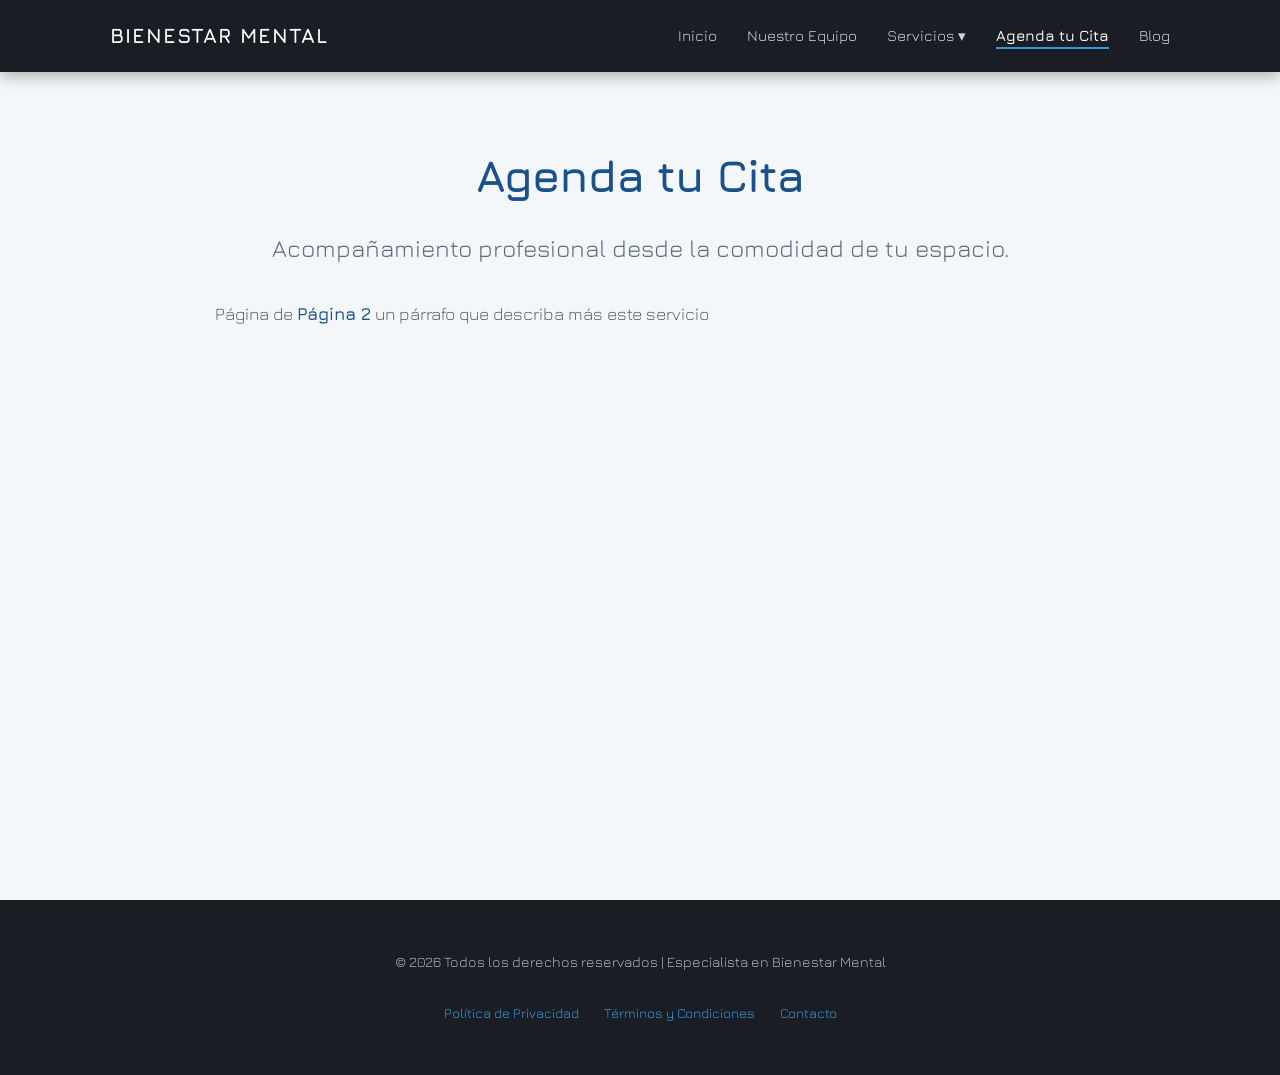
==== agenda.html @ c34a0691 "Actualización general del sitio: nuevas páginas y cambios en estilos" ====
<!DOCTYPE html>
<html lang="es">
<head>
    <meta charset="UTF-8">
    <meta name="viewport" content="width=device-width, initial-scale=1.0">
    <title>Agenda tu cita</title>
    <link rel="preconnect" href="https://fonts.googleapis.com">
    <link rel="preconnect" href="https://fonts.gstatic.com" crossorigin>
    <link href="https://fonts.googleapis.com/css2?family=Jura:wght@300..700&display=swap" rel="stylesheet">

    <link rel="stylesheet" href="css/styles.css">
</head>
<body>

    <header class="main-header">
        <nav class="nav-container">
            <div class="logo">
                <span>Bienestar Mental</span>
            </div>
                <ul class="nav-menu">
                    <li><a href="index.html" class="nav-link">Inicio</a></li>
                    <li><a href="equipo.html" class="nav-link">Nuestro Equipo</a></li>
                    
                    <li class="nav-item-dropdown">
                        <a href="servicios.html" class="nav-link">Servicios <span class="flecha">▾</span></a>
                        <ul class="submenu">
                            <li><a href="individual.html">Psicoterapia Individual</a></li>
                            <li><a href="estudiantes.html">Terapia para Estudiantes</a></li>
                            <li><a href="talleres.html">Talleres</a></li>
                        </ul>
                    </li>

                    <li><a href="agenda.html" class="nav-link active">Agenda tu Cita</a></li>
                    <li><a href="blog.html" class="nav-link">Blog</a></li>
                </ul>
        </nav>
    </header>

    <main>
        <section class="intro-section">
            <h1>Agenda tu Cita</h1>
            <h2>Acompañamiento profesional desde la comodidad de tu espacio.</h2>
            
            <p>
                Página de
                <strong>Página 2</strong> un párrafo que describa más este servicio
            </p>

    </main>
    <footer>
        <div class="footer-container">
            <div class="footer-info">
                <p>&copy; 2026 Todos los derechos reservados | Especialista en Bienestar Mental</p>
            </div>
            <nav class="footer-nav">
                <a href="politicas.html">Política de Privacidad</a>
                <a href="terminos.html">Términos y Condiciones</a>
                <a href="contacto.html">Contacto</a>
            </nav>
        </div>
    </footer>
    <script src="js/script.js"></script>
</body>
</html>
---- css/styles.css ----
/* =========================================
   1. VARIABLES Y CONFIGURACIÓN GENERAL
   ========================================= */
:root {
    /* Paleta de Colores - Salud Mental & Corporativo */
    --color-fondo: #f4f7f9;        /* Gris azulado muy claro */
    --color-oscuro: #1a1d23;       /* Fondo de Header/Footer (Charcoal) */
    --color-primario: #1a508b;     /* Azul profesional (Confianza) */
    --color-secundario: #3498db;   /* Azul claro para detalles y links */
    --color-texto-p: #4a4a4a;      /* Gris oscuro para párrafos */
    --color-texto-light: #cbd5e0;  /* Gris claro para textos sobre oscuro */
    --white: #ffffff;
    
    /* Fuentes */
    --font-main: "Jura", sans-serif;
}

* {
    margin: 0;
    padding: 0;
    box-sizing: border-box;
}

html {
    scroll-behavior: smooth;
}

body {
    font-family: var(--font-main);
    background-color: var(--color-fondo);
    color: var(--color-texto-p);
    line-height: 1.6;
    padding-top: 80px; /* Espacio para el header fijo */
}

/* =========================================
   2. NAVEGACIÓN (HEADER)
   ========================================= */
.main-header {
    background-color: var(--color-oscuro);
    width: 100%;
    padding: 1.2rem 0;
    position: fixed;
    top: 0;
    left: 0;
    z-index: 1000;
    box-shadow: 0 4px 15px rgba(0, 0, 0, 0.3);
    transition: all 0.3s ease;
}

.nav-container {
    max-width: 1100px;
    margin: 0 auto;
    display: flex;
    justify-content: space-between;
    align-items: center;
    padding: 0 20px;
}

.logo span {
    color: var(--white);
    font-size: 1.3rem;
    font-weight: 700;
    letter-spacing: 1px;
    text-transform: uppercase;
}

.nav-menu {
    list-style: none;
    display: flex;
    gap: 30px;
}

.nav-link {
    text-decoration: none;
    color: var(--color-texto-light);
    font-size: 0.95rem;
    font-weight: 400;
    transition: color 0.3s ease;
    position: relative;
    padding-bottom: 5px;
}

.nav-link:hover {
    color: var(--white);
}

/* Indicador de página activa y hover */
.nav-link::after {
    content: '';
    position: absolute;
    width: 0;
    height: 2px;
    bottom: 0;
    left: 0;
    background-color: var(--color-secundario);
    transition: width 0.3s ease;
}

.nav-link:hover::after, 
.nav-link.active::after {
    width: 100%;
}

.nav-link.active {
    color: var(--white);
    font-weight: 600;
}

/* =========================================
   2.1. SUBMENÚ (DROPDOWN) - INTEGRACIÓN
   ========================================= */

/* Contenedor del item que tiene el submenú */
.nav-item-dropdown {
    position: relative;
}

/* Estilos del submenú */
.submenu {
    display: none; /* Oculto por defecto */
    position: absolute;
    top: 100%; /* Aparece justo debajo del header */
    left: 50%;
    transform: translateX(-50%); /* Centra el menú respecto al texto padre */
    background-color: var(--color-oscuro); /* Mismo tono que el header */
    min-width: 240px;
    padding: 15px 0;
    list-style: none;
    box-shadow: 0 10px 25px rgba(0, 0, 0, 0.4);
    border-top: 3px solid var(--color-secundario); /* Línea de acento arriba */
    z-index: 1100;
}

/* Mostrar al hacer hover */
.nav-item-dropdown:hover .submenu {
    display: block;
}

/* Links dentro del submenú */
.submenu li a {
    display: block;
    padding: 12px 25px;
    color: var(--color-texto-light);
    text-decoration: none;
    font-size: 0.85rem;
    transition: all 0.3s ease;
    text-align: left;
    white-space: nowrap; /* Evita que el texto salte de línea */
}

/* Hover en los links del submenú */
.submenu li a:hover {
    background-color: rgba(255, 255, 255, 0.05);
    color: var(--white);
    padding-left: 30px; /* Efecto sutil de desplazamiento */
}

/* Ajuste para el responsive en celulares */
@media (max-width: 768px) {
    .nav-item-dropdown:hover .submenu {
        display: none; /* Desactivamos el hover en móvil para evitar conflictos */
    }
    
    /* Opcional: Si quieres que en móvil se vea siempre, 
       puedes cambiar .submenu a position: static */
    .submenu {
        position: static;
        transform: none;
        background: transparent;
        box-shadow: none;
        border: none;
        padding: 0;
        text-align: center;
    }
    
    .nav-item-dropdown .submenu {
        display: block; /* En móvil los mostramos todos en lista */
    }

    .submenu li a {
        text-align: center;
        padding: 8px 0;
        font-size: 0.8rem;
    }
}

/* =========================================
   3. ESTRUCTURA PRINCIPAL (MAIN)
   ========================================= */
main {
    max-width: 1000px;
    margin: 0 auto;
    padding: 60px 20px;
    min-height: 80vh;
}

/* Sección de introducción de texto */
.intro-section {
    text-align: center;
    margin-bottom: 60px;
}

main h1 {
    font-size: 2.8rem;
    font-weight: 700;
    color: var(--color-primario);
    margin-bottom: 20px;
    letter-spacing: -1px;
}

main h2 {
    font-size: 1.5rem;
    font-weight: 400;
    color: #5d6d7e;
    margin-bottom: 35px;
    line-height: 1.4;
}

main p {
    font-size: 1.1rem;
    font-weight: 300;
    color: var(--color-texto-p);
    margin-bottom: 25px;
    text-align: justify;
    max-width: 850px;
    margin-left: auto;
    margin-right: auto;
}

main p strong {
    font-weight: 600;
    color: var(--color-primario);
}

/* Contenedor de Calendly */
#calendly-booking {
    margin-top: 50px;
    background: var(--white);
    border-radius: 15px;
    box-shadow: 0 10px 40px rgba(0,0,0,0.06);
    overflow: hidden;
    min-height: 600px; /* Evita saltos de carga */
}

/* =========================================
   4. PIE DE PÁGINA (FOOTER)
   ========================================= */
footer {
    background-color: var(--color-oscuro);
    color: var(--color-texto-light);
    padding: 50px 20px;
    margin-top: 100px;
}

.footer-container {
    max-width: 1100px;
    margin: 0 auto;
    display: flex;
    flex-direction: column;
    align-items: center;
    gap: 30px;
    text-align: center;
}

.footer-info p {
    font-size: 0.9rem;
    font-weight: 300;
}

.footer-nav {
    display: flex;
    gap: 25px;
    flex-wrap: wrap;
    justify-content: center;
}

.footer-nav a {
    text-decoration: none;
    color: var(--color-secundario);
    font-size: 0.85rem;
    transition: all 0.3s ease;
}

.footer-nav a:hover {
    color: var(--white);
    text-decoration: underline;
}

/* =========================================
   5. OPTIMIZACIÓN MÓVIL (RESPONSIVE)
   ========================================= */

/* Tabletas (menor a 992px) */
@media (max-width: 992px) {
    main h1 {
        font-size: 2.3rem;
    }
}

/* Celulares (menor a 768px) */
@media (max-width: 768px) {
    body {
        padding-top: 70px;
    }

    .nav-container {
        flex-direction: column;
        gap: 15px;
    }

    .nav-menu {
        gap: 15px;
        font-size: 0.85rem;
    }

    main {
        padding: 40px 15px;
    }

    main h1 {
        font-size: 1.8rem;
    }

    main h2 {
        font-size: 1.2rem;
    }

    main p {
        font-size: 1rem;
        text-align: left; /* Mejor lectura en pantallas pequeñas */
    }

    .footer-container {
        gap: 20px;
    }
}

/* Celulares muy pequeños (menor a 480px) */
@media (max-width: 480px) {
    .nav-menu {
        flex-wrap: wrap;
        justify-content: center;
    }
    
    .footer-nav {
        flex-direction: column;
        gap: 10px;
    }
}



/* Estilos para el efecto Parallax */
.parallax-container {
    /* La ruta que solicitaste */
    background-image: url('/home/impy/Escritorio/plataforma/sitios/calendarizacion/images/imagenh1.png');
    
    /* Altura del banner */
    height: 400px; 
    
    /* CREA EL EFECTO PARALLAX */
    background-attachment: fixed;
    background-position: center;
    background-repeat: no-repeat;
    background-size: cover;
    
    /* Estética de la marca (Muted & Soft) */
    margin: 40px 0;
    border-radius: 8px; /* Opcional: para suavizar las esquinas */
    filter: brightness(0.9) contrast(0.9) saturate(0.8);
    box-shadow: inset 0 0 20px rgba(0,0,0,0.1);
}

/* Ajuste para móviles (El efecto 'fixed' suele fallar en iOS/Android) */
@media (max-width: 768px) {
    .parallax-container {
        background-attachment: scroll; /* Se comporta como imagen normal en móvil */
        height: 250px;
    }
}
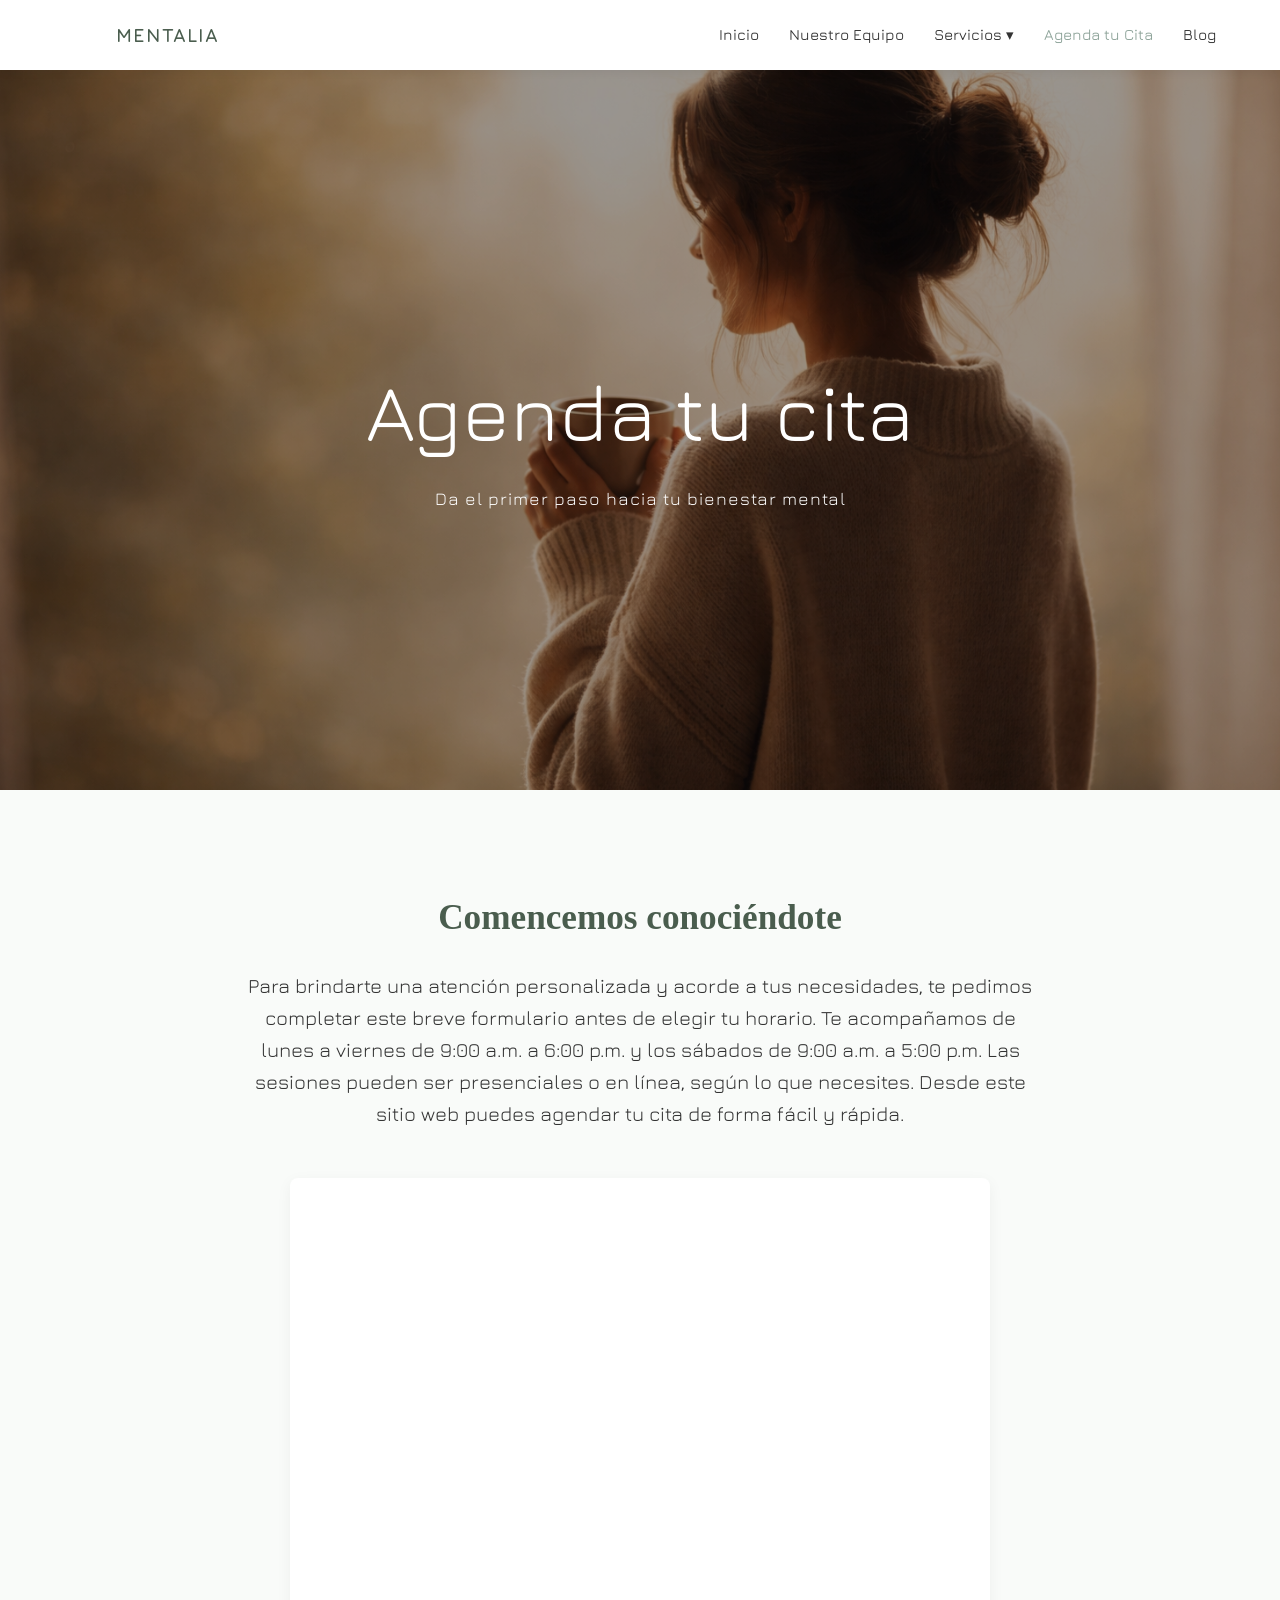
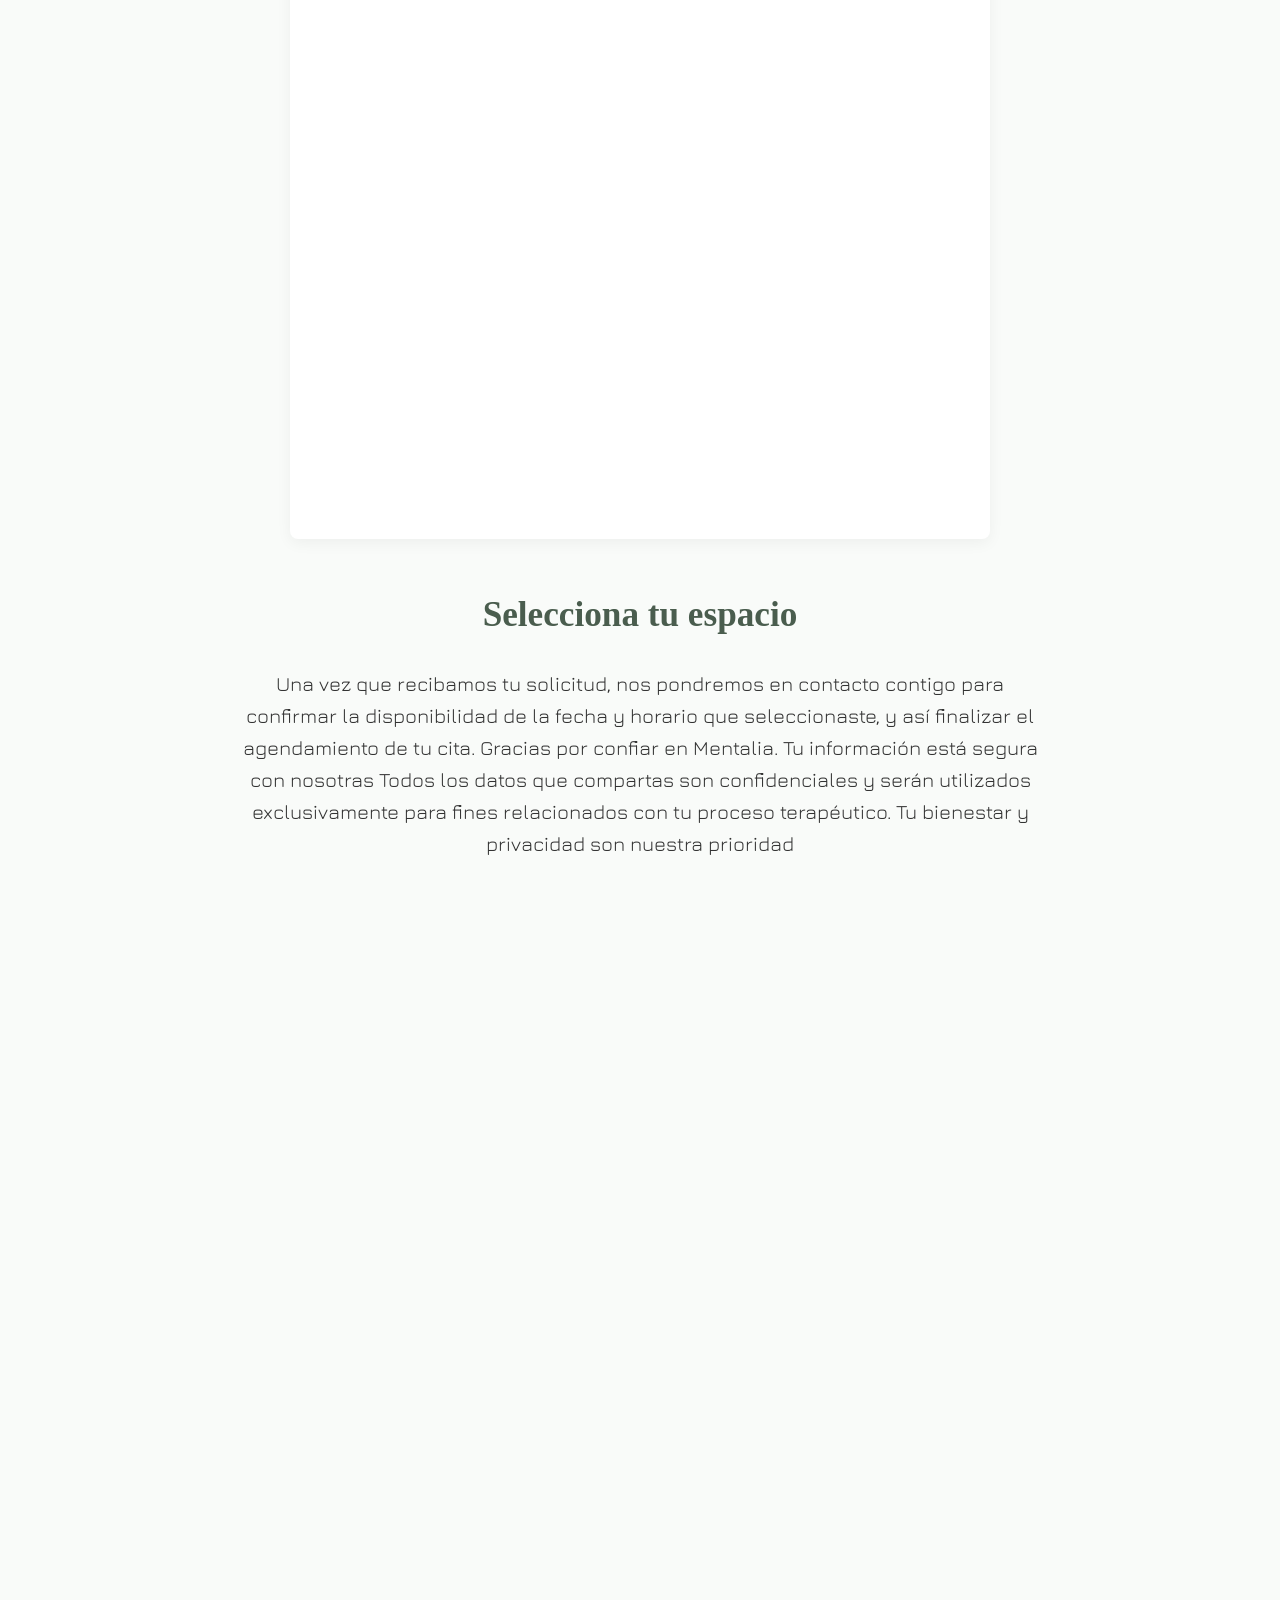
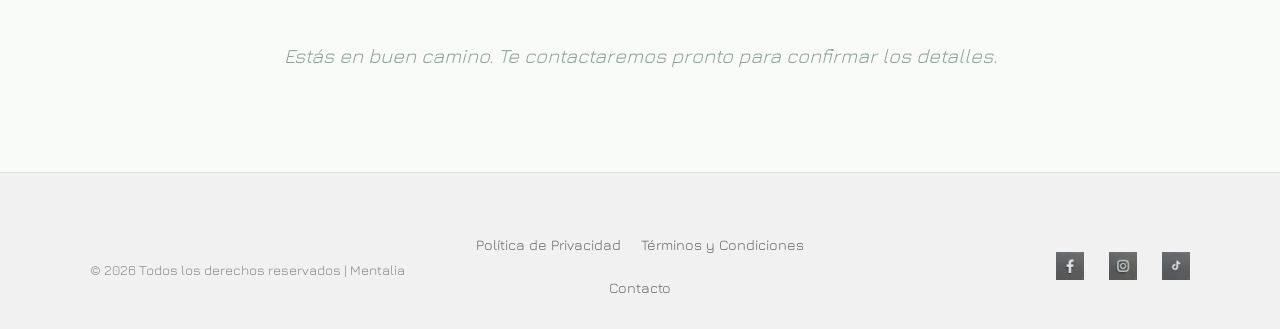
==== commit ba26fd65: "Actualización de páginas, estilos e imágenes" ====
--- a/agenda.html
+++ b/agenda.html
@@ -3,62 +3,129 @@
 <head>
     <meta charset="UTF-8">
     <meta name="viewport" content="width=device-width, initial-scale=1.0">
-    <title>Agenda tu cita</title>
+    <title>Agenda | Mentalia - Clínica de Psicología Integral</title>
     <link rel="preconnect" href="https://fonts.googleapis.com">
     <link rel="preconnect" href="https://fonts.gstatic.com" crossorigin>
     <link href="https://fonts.googleapis.com/css2?family=Jura:wght@300..700&display=swap" rel="stylesheet">
-
     <link rel="stylesheet" href="css/styles.css">
+    <link rel="icon" type="image/png" href="images/logo.png">
 </head>
 <body>
 
     <header class="main-header">
         <nav class="nav-container">
             <div class="logo">
-                <span>Bienestar Mental</span>
+                <img src="images/logo.png" alt="Logo Mentalia" class="logo-img">
+                <span>Mentalia</span>
             </div>
-                <ul class="nav-menu">
-                    <li><a href="index.html" class="nav-link">Inicio</a></li>
-                    <li><a href="equipo.html" class="nav-link">Nuestro Equipo</a></li>
-                    
-                    <li class="nav-item-dropdown">
-                        <a href="servicios.html" class="nav-link">Servicios <span class="flecha">▾</span></a>
-                        <ul class="submenu">
-                            <li><a href="individual.html">Psicoterapia Individual</a></li>
-                            <li><a href="estudiantes.html">Terapia para Estudiantes</a></li>
-                            <li><a href="talleres.html">Talleres</a></li>
-                        </ul>
-                    </li>
 
-                    <li><a href="agenda.html" class="nav-link active">Agenda tu Cita</a></li>
-                    <li><a href="blog.html" class="nav-link">Blog</a></li>
-                </ul>
+            <button class="hamburger" id="hamburger" aria-label="Abrir menú">
+                <span></span><span></span><span></span>
+            </button>
+
+            <ul class="nav-menu" id="nav-menu">
+                <li><a href="index.html" class="nav-link">Inicio</a></li>
+                <li><a href="equipo.html" class="nav-link">Nuestro Equipo</a></li>
+                <li class="nav-item-dropdown">
+                    <a href="servicios.html" class="nav-link">Servicios <span class="flecha">▾</span></a>
+                    <ul class="submenu">
+                        <li><a href="individual.html">Psicoterapia Individual</a></li>
+                        <li><a href="estudiantes.html">Terapia para Estudiantes</a></li>
+                        <li><a href="talleres.html">Talleres</a></li>
+                    </ul>
+                </li>
+                <li><a href="agenda.html" class="nav-link active">Agenda tu Cita</a></li>
+                <li><a href="blog.html" class="nav-link">Blog</a></li>
+            </ul>
         </nav>
     </header>
 
     <main>
-        <section class="intro-section">
-            <h1>Agenda tu Cita</h1>
-            <h2>Acompañamiento profesional desde la comodidad de tu espacio.</h2>
+        <section class="hero-parallax" style="background-image: url('images/cabecera.png');">
+            <div class="hero-overlay">
+                <div class="hero-content">
+                    <h1>Agenda tu cita</h1>
+                    <p>Da el primer paso hacia tu bienestar mental</p>
+                </div>
+            </div>
+        </section>
+
+        <section class="container section-padding">
             
-            <p>
-                Página de
-                <strong>Página 2</strong> un párrafo que describa más este servicio
-            </p>
+            <div class="intro-booking text-center mb-5">
+                <h2 class="editorial-title">Comencemos conociéndote</h2>
+                <p class="intro-text">
+                    Para brindarte una atención personalizada y acorde a tus necesidades, 
+                    te pedimos completar este breve formulario antes de elegir tu horario.
+                    Te acompañamos de lunes a viernes de 9:00 a.m. a 6:00 p.m. y los sábados de 9:00 a.m. a 5:00 p.m.
+                    Las sesiones pueden ser presenciales o en línea, según lo que necesites.
+                    Desde este sitio web puedes agendar tu cita de forma fácil y rápida.
+                </p>
+            </div>
 
+            <div class="iframe-wrapper mb-5">
+                <iframe
+                    src="https://docs.google.com/forms/d/e/1FAIpQLSexLhA8nC8X85okfYsAluRWLi5zoSR4JkKKrT7BBe1pkirB6Q/viewform?embedded=true"
+                    width="100%" height="961" frameborder="0" marginheight="0" marginwidth="0">
+                    Cargando…
+                </iframe>
+            </div>
+
+            <div class="transition-booking text-center mb-4">
+                <h3 class="editorial-title">Selecciona tu espacio</h3>
+                <p class="intro-text">
+                    Una vez que recibamos tu solicitud, nos pondremos en contacto contigo para confirmar la disponibilidad de la fecha y horario que seleccionaste, y así finalizar el agendamiento de tu cita.
+
+                    Gracias por confiar en Mentalia.
+
+                    Tu información está segura con nosotras
+                    Todos los datos que compartas son confidenciales y serán utilizados exclusivamente para fines relacionados con tu proceso terapéutico. Tu bienestar y privacidad son nuestra prioridad
+                </p>
+            </div>
+
+            <div class="calendly-container">
+                <div class="calendly-inline-widget"
+                    data-url="https://calendly.com/depyweboaxaca/30min"
+                    style="min-width:320px;height:700px;">
+                </div>
+                <script type="text/javascript"
+                    src="https://assets.calendly.com/assets/external/widget.js" async>
+                </script>
+            </div>
+
+            <div class="closing-message text-center mt-5">
+                <p class="intro-text italic">Estás en buen camino. Te contactaremos pronto para confirmar los detalles.</p>
+            </div>
+
+        </section>
     </main>
+    
     <footer>
         <div class="footer-container">
-            <div class="footer-info">
-                <p>&copy; 2026 Todos los derechos reservados | Especialista en Bienestar Mental</p>
+            <div class="footer-social">
+                <a href="https://www.facebook.com/mentaliamx?locale=es_LA" target="_blank" rel="noopener">
+                    <img src="images/face.png" alt="Facebook Mentalia" class="social-icon">
+                </a>
+                <a href="https://www.instagram.com/mentalia_psic/" target="_blank" rel="noopener">
+                    <img src="images/insta.png" alt="Instagram Mentalia" class="social-icon">
+                </a>
+                <a href="https://www.tiktok.com/@mentalia_psic?_t=ZS-8vyxa1Gy9pA&_r=1" target="_blank" rel="noopener">
+                    <img src="images/tik.png" alt="TikTok Mentalia" class="social-icon">
+                </a>
             </div>
+
             <nav class="footer-nav">
                 <a href="politicas.html">Política de Privacidad</a>
                 <a href="terminos.html">Términos y Condiciones</a>
                 <a href="contacto.html">Contacto</a>
             </nav>
+
+            <div class="footer-info">
+                <p>&copy; 2026 Todos los derechos reservados | Mentalia</p>
+            </div>
         </div>
     </footer>
+
     <script src="js/script.js"></script>
 </body>
 </html>
--- a/css/styles.css
+++ b/css/styles.css
@@ -1,18 +1,15 @@
 /* =========================================
-   1. VARIABLES Y CONFIGURACIÓN GENERAL
+   1. VARIABLES Y CONFIGURACIÓN BASE
    ========================================= */
 :root {
-    /* Paleta de Colores - Salud Mental & Corporativo */
-    --color-fondo: #f4f7f9;        /* Gris azulado muy claro */
-    --color-oscuro: #1a1d23;       /* Fondo de Header/Footer (Charcoal) */
-    --color-primario: #1a508b;     /* Azul profesional (Confianza) */
-    --color-secundario: #3498db;   /* Azul claro para detalles y links */
-    --color-texto-p: #4a4a4a;      /* Gris oscuro para párrafos */
-    --color-texto-light: #cbd5e0;  /* Gris claro para textos sobre oscuro */
-    --white: #ffffff;
-    
-    /* Fuentes */
-    --font-main: "Jura", sans-serif;
+    --primary-color: #4a5d4e;   /* Verde bosque suave */
+    --accent-color:  #8da399;
+    --text-color:    #333;
+    --bg-light:      #f9fbf9;
+    --white:         #ffffff;
+    --font-main:     'Jura', sans-serif;
+    --transition:    all 0.3s ease;
+    --shadow:        0 4px 15px rgba(0, 0, 0, 0.05);
 }
 
 * {
@@ -27,355 +24,614 @@
 
 body {
     font-family: var(--font-main);
-    background-color: var(--color-fondo);
-    color: var(--color-texto-p);
+    color: var(--text-color);
     line-height: 1.6;
-    padding-top: 80px; /* Espacio para el header fijo */
-}
-
+    background-color: var(--bg-light);
+    font-size: 16px; /* Evita zoom automático en inputs de iOS */
+}
+
+img {
+    max-width: 100%;
+    height: auto;
+    display: block;
+}
+
+.container {
+    width: 90%;
+    max-width: 1100px;
+    margin: 0 auto;
+    padding: 60px 0;
+}
 /* =========================================
-   2. NAVEGACIÓN (HEADER)
+   2. HEADER Y NAVEGACIÓN (RESPONSIVE)
    ========================================= */
+
+/* Contenedor principal del encabezado */
 .main-header {
-    background-color: var(--color-oscuro);
-    width: 100%;
-    padding: 1.2rem 0;
+    background-color: rgba(255, 255, 255, 0.98);
+    position: sticky;
+    top: 0;
+    z-index: 1000;
+    box-shadow: 0 2px 10px rgba(0, 0, 0, 0.05);
+    height: 70px;
+    display: flex;
+    align-items: center;
+}
+
+/* Contenedor interno para alineación de elementos */
+.nav-container {
+    display: flex;
+    justify-content: space-between;
+    align-items: center;
+    width: 90%;
+    margin-left: auto;
+    margin-right: auto;
+}
+
+/* Bloque del Logo (Imagen + Texto) */
+.logo {
+    display: flex;
+    align-items: center;
+    gap: 12px;
+    text-decoration: none;
+}
+
+/* Imagen del logo */
+.logo-img {
+    height: 40px;
+    width: auto;
+    display: block;
+}
+
+/* Texto del logo */
+.logo span {
+    font-size: 1.2rem;
+    font-weight: 700;
+    color: var(--primary-color);
+    letter-spacing: 1px;
+    text-transform: uppercase;
+    line-height: 1;
+}
+
+/* Botón de Menú Hamburguesa */
+.hamburger {
+    display: flex;
+    flex-direction: column;
+    justify-content: space-around;
+    width: 30px;
+    height: 24px;
+    background-color: transparent;
+    border: none;
+    cursor: pointer;
+    z-index: 1100;
+    padding: 0;
+}
+
+/* Líneas de la hamburguesa */
+.hamburger span {
+    width: 100%;
+    height: 3px;
+    background-color: var(--primary-color);
+    border-radius: 10px;
+    transition: var(--transition);
+}
+
+/* Animación: Convertir hamburguesa en X al abrir */
+.hamburger.active span:nth-child(1) {
+    transform: translateY(8px) rotate(45deg);
+}
+
+.hamburger.active span:nth-child(2) {
+    opacity: 0;
+}
+
+.hamburger.active span:nth-child(3) {
+    transform: translateY(-8px) rotate(-45deg);
+}
+
+/* Menú de navegación móvil (Panel lateral) */
+.nav-menu {
     position: fixed;
     top: 0;
-    left: 0;
-    z-index: 1000;
-    box-shadow: 0 4px 15px rgba(0, 0, 0, 0.3);
-    transition: all 0.3s ease;
-}
-
-.nav-container {
-    max-width: 1100px;
-    margin: 0 auto;
-    display: flex;
-    justify-content: space-between;
-    align-items: center;
-    padding: 0 20px;
-}
-
-.logo span {
-    color: var(--white);
-    font-size: 1.3rem;
-    font-weight: 700;
-    letter-spacing: 1px;
-    text-transform: uppercase;
-}
-
-.nav-menu {
-    list-style: none;
-    display: flex;
-    gap: 30px;
-}
-
+    right: -100%; /* Oculto inicialmente a la derecha */
+    width: 80%;
+    height: 100vh;
+    background-color: var(--white);
+    display: flex;
+    flex-direction: column;
+    align-items: center;
+    justify-content: center;
+    gap: 2rem;
+    list-style-type: none;
+    transition: 0.4s ease-in-out;
+    box-shadow: -5px 0px 15px rgba(0, 0, 0, 0.1);
+}
+
+/* Clase de activación para mostrar el menú móvil */
+.nav-menu.active {
+    right: 0;
+}
+
+/* Estilos de los enlaces del menú */
 .nav-link {
     text-decoration: none;
-    color: var(--color-texto-light);
-    font-size: 0.95rem;
-    font-weight: 400;
-    transition: color 0.3s ease;
-    position: relative;
-    padding-bottom: 5px;
-}
-
-.nav-link:hover {
-    color: var(--white);
-}
-
-/* Indicador de página activa y hover */
-.nav-link::after {
-    content: '';
-    position: absolute;
-    width: 0;
-    height: 2px;
-    bottom: 0;
-    left: 0;
-    background-color: var(--color-secundario);
-    transition: width 0.3s ease;
-}
-
-.nav-link:hover::after, 
-.nav-link.active::after {
-    width: 100%;
-}
-
+    color: var(--text-color);
+    font-size: 1.2rem;
+    font-weight: 500;
+    transition: var(--transition);
+}
+
+.nav-link:hover, 
 .nav-link.active {
-    color: var(--white);
-    font-weight: 600;
+    color: var(--accent-color);
+}
+
+/* Submenú en móvil (Dropdown) */
+.submenu {
+    list-style-type: none;
+    text-align: center;
+    background-color: #f0f4f2;
+    padding-top: 10px;
+    padding-bottom: 10px;
+    padding-left: 15px;
+    padding-right: 15px;
+    border-radius: 5px;
+}
+
+.submenu li {
+    margin-top: 10px;
+    margin-bottom: 10px;
+}
+
+.submenu li a {
+    text-decoration: none;
+    color: var(--text-color);
+    font-size: 1rem;
+}
+
+.nav-item-dropdown {
+    position: relative; /* Clave: actúa como ancla para el submenú */
 }
 
 /* =========================================
-   2.1. SUBMENÚ (DROPDOWN) - INTEGRACIÓN
+   3. HERO SECTION
    ========================================= */
-
-/* Contenedor del item que tiene el submenú */
-.nav-item-dropdown {
-    position: relative;
-}
-
-/* Estilos del submenú */
-.submenu {
-    display: none; /* Oculto por defecto */
-    position: absolute;
-    top: 100%; /* Aparece justo debajo del header */
-    left: 50%;
-    transform: translateX(-50%); /* Centra el menú respecto al texto padre */
-    background-color: var(--color-oscuro); /* Mismo tono que el header */
-    min-width: 240px;
-    padding: 15px 0;
-    list-style: none;
-    box-shadow: 0 10px 25px rgba(0, 0, 0, 0.4);
-    border-top: 3px solid var(--color-secundario); /* Línea de acento arriba */
-    z-index: 1100;
-}
-
-/* Mostrar al hacer hover */
-.nav-item-dropdown:hover .submenu {
-    display: block;
-}
-
-/* Links dentro del submenú */
-.submenu li a {
-    display: block;
-    padding: 12px 25px;
-    color: var(--color-texto-light);
-    text-decoration: none;
-    font-size: 0.85rem;
-    transition: all 0.3s ease;
-    text-align: left;
-    white-space: nowrap; /* Evita que el texto salte de línea */
-}
-
-/* Hover en los links del submenú */
-.submenu li a:hover {
-    background-color: rgba(255, 255, 255, 0.05);
-    color: var(--white);
-    padding-left: 30px; /* Efecto sutil de desplazamiento */
-}
-
-/* Ajuste para el responsive en celulares */
-@media (max-width: 768px) {
-    .nav-item-dropdown:hover .submenu {
-        display: none; /* Desactivamos el hover en móvil para evitar conflictos */
-    }
-    
-    /* Opcional: Si quieres que en móvil se vea siempre, 
-       puedes cambiar .submenu a position: static */
-    .submenu {
-        position: static;
-        transform: none;
-        background: transparent;
-        box-shadow: none;
-        border: none;
-        padding: 0;
-        text-align: center;
-    }
-    
-    .nav-item-dropdown .submenu {
-        display: block; /* En móvil los mostramos todos en lista */
-    }
-
-    .submenu li a {
-        text-align: center;
-        padding: 8px 0;
-        font-size: 0.8rem;
-    }
-}
-
-/* =========================================
-   3. ESTRUCTURA PRINCIPAL (MAIN)
-   ========================================= */
-main {
-    max-width: 1000px;
-    margin: 0 auto;
-    padding: 60px 20px;
-    min-height: 80vh;
-}
-
-/* Sección de introducción de texto */
-.intro-section {
-    text-align: center;
-    margin-bottom: 60px;
-}
-
-main h1 {
-    font-size: 2.8rem;
-    font-weight: 700;
-    color: var(--color-primario);
-    margin-bottom: 20px;
-    letter-spacing: -1px;
-}
-
-main h2 {
-    font-size: 1.5rem;
-    font-weight: 400;
-    color: #5d6d7e;
-    margin-bottom: 35px;
-    line-height: 1.4;
-}
-
-main p {
-    font-size: 1.1rem;
-    font-weight: 300;
-    color: var(--color-texto-p);
-    margin-bottom: 25px;
-    text-align: justify;
-    max-width: 850px;
-    margin-left: auto;
-    margin-right: auto;
-}
-
-main p strong {
-    font-weight: 600;
-    color: var(--color-primario);
-}
-
-/* Contenedor de Calendly */
-#calendly-booking {
-    margin-top: 50px;
-    background: var(--white);
-    border-radius: 15px;
-    box-shadow: 0 10px 40px rgba(0,0,0,0.06);
-    overflow: hidden;
-    min-height: 600px; /* Evita saltos de carga */
-}
-
-/* =========================================
-   4. PIE DE PÁGINA (FOOTER)
-   ========================================= */
-footer {
-    background-color: var(--color-oscuro);
-    color: var(--color-texto-light);
-    padding: 50px 20px;
-    margin-top: 100px;
-}
-
-.footer-container {
-    max-width: 1100px;
-    margin: 0 auto;
-    display: flex;
-    flex-direction: column;
-    align-items: center;
-    gap: 30px;
-    text-align: center;
-}
-
-.footer-info p {
-    font-size: 0.9rem;
-    font-weight: 300;
-}
-
-.footer-nav {
-    display: flex;
-    gap: 25px;
-    flex-wrap: wrap;
-    justify-content: center;
-}
-
-.footer-nav a {
-    text-decoration: none;
-    color: var(--color-secundario);
-    font-size: 0.85rem;
-    transition: all 0.3s ease;
-}
-
-.footer-nav a:hover {
-    color: var(--white);
-    text-decoration: underline;
-}
-
-/* =========================================
-   5. OPTIMIZACIÓN MÓVIL (RESPONSIVE)
-   ========================================= */
-
-/* Tabletas (menor a 992px) */
-@media (max-width: 992px) {
-    main h1 {
-        font-size: 2.3rem;
-    }
-}
-
-/* Celulares (menor a 768px) */
-@media (max-width: 768px) {
-    body {
-        padding-top: 70px;
-    }
-
-    .nav-container {
-        flex-direction: column;
-        gap: 15px;
-    }
-
-    .nav-menu {
-        gap: 15px;
-        font-size: 0.85rem;
-    }
-
-    main {
-        padding: 40px 15px;
-    }
-
-    main h1 {
-        font-size: 1.8rem;
-    }
-
-    main h2 {
-        font-size: 1.2rem;
-    }
-
-    main p {
-        font-size: 1rem;
-        text-align: left; /* Mejor lectura en pantallas pequeñas */
-    }
-
-    .footer-container {
-        gap: 20px;
-    }
-}
-
-/* Celulares muy pequeños (menor a 480px) */
-@media (max-width: 480px) {
-    .nav-menu {
-        flex-wrap: wrap;
-        justify-content: center;
-    }
-    
-    .footer-nav {
-        flex-direction: column;
-        gap: 10px;
-    }
-}
-
-
-
-/* Estilos para el efecto Parallax */
-.parallax-container {
-    /* La ruta que solicitaste */
-    background-image: url('/home/impy/Escritorio/plataforma/sitios/calendarizacion/images/imagenh1.png');
-    
-    /* Altura del banner */
-    height: 400px; 
-    
-    /* CREA EL EFECTO PARALLAX */
-    background-attachment: fixed;
+.hero-parallax {
+    height: 60vh; /* Altura optimizada para móvil */
     background-position: center;
     background-repeat: no-repeat;
     background-size: cover;
+    display: flex;
+    align-items: center;
+    justify-content: center;
+    /* El parallax se activa en desktop vía Media Query */
+}
+
+.hero-overlay {
+    background-color: rgba(0, 0, 0, 0.4);
+    width: 100%;
+    height: 100%;
+    display: flex;
+    align-items: center;
+    justify-content: center;
+    padding: 20px;
+}
+
+.hero-content {
+    text-align: center;
+    color: var(--white);
+}
+
+.hero-content h1 {
+    font-size: 2.5rem;
+    font-weight: 400;
+    margin-bottom: 10px;
+}
+
+.hero-content p {
+    font-size: 1.1rem;
+    letter-spacing: 1px;
+}
+
+
+/* =========================================
+   4. COMPONENTES DE DISEÑO (INDEX, EQUIPO, AGENDA & BLOG)
+   ========================================= */
+
+/* --- 4.1. Bloques de Texto y Bienvenida --- */
+.welcome-section {
+    text-align: center;
+    padding: 60px 20px;
+    background-color: var(--white);
+}
+
+.section-padding {
+    padding: 80px 0;
+}
+
+.bg-light {
+    background-color: #f9f9f9;
+}
+
+.intro-text {
+    font-size: 1.1rem;
+    max-width: 800px;
+    margin-left: auto;
+    margin-right: auto;
+    color: var(--text-color);
+    line-height: 1.6;
+}
+
+.editorial-title {
+    font-family: 'PT Serif', serif;
+    color: var(--primary-color);
+    font-size: 2.2rem;
+    margin-bottom: 1.5rem;
+}
+
+.italic {
+    font-style: italic;
+    color: var(--accent-color);
+}
+
+/* --- 4.2. Secciones Divididas (Split) --- */
+.split-section {
+    display: flex;
+    flex-direction: column; 
+    gap: 40px;
+    align-items: center;
+    text-align: left;
+}
+
+.split-content h2 {
+    color: var(--primary-color);
+    font-size: 2rem;
+    margin-bottom: 20px;
+}
+
+.split-content p {
+    margin-bottom: 1.2rem;
+    line-height: 1.7;
+}
+
+/* Tratamiento de imagen editorial unificado (Index y Equipo) */
+.split-image img {
+    width: 100%;
+    aspect-ratio: 4 / 5; /* Formato retrato editorial */
+    object-fit: cover;
+    border-radius: 4px;
+    box-shadow: var(--shadow);
+    display: block;
+    filter: sepia(8%); /* Sutil calidez para humanizar perfiles */
+}
+
+/* --- 4.3. Tarjetas (Misión, Visión, Valores) --- */
+.cards-section {
+    display: grid;
+    grid-template-columns: 1fr; 
+    gap: 40px;
+}
+
+.card-vertical {
+    background-color: var(--white);
+    border-radius: 8px;
+    overflow: hidden;
+    box-shadow: var(--shadow);
+}
+
+.card-image-wrapper img {
+    width: 100%;
+    height: 250px;
+    object-fit: cover;
+    display: block;
+}
+
+.card-text {
+    padding: 30px;
+}
+
+.card-text h3 {
+    color: var(--primary-color);
+    margin-bottom: 15px;
+    font-size: 1.5rem;
+}
+
+/* --- 4.4. Botones y Call to Action (CTA) --- */
+.btn-primary {
+    display: inline-block;
+    padding: 14px 35px;
+    background-color: var(--primary-color);
+    color: var(--white);
+    text-decoration: none;
+    border-radius: 4px;
+    transition: var(--transition);
+    font-weight: 500;
+    min-height: 44px;
+}
+
+.btn-primary:hover {
+    background-color: var(--accent-color);
+    transform: translateY(-2px);
+}
+
+.cta-box {
+    background-color: #f0f4f2;
+    padding: 50px 30px;
+    border-radius: 12px;
+}
+
+/* --- 4.5. Integraciones Externas (Agenda y Formularios) --- */
+.iframe-wrapper {
+    width: 100%;
+    max-width: 800px;
+    margin-left: auto;
+    margin-right: auto;
+    overflow: hidden;
+    border-radius: 8px;
+    background-color: var(--white);
+    box-shadow: 0 4px 15px rgba(0,0,0,0.05);
+}
+
+.iframe-wrapper iframe {
+    width: 100%;
+    display: block;
+}
+
+.calendly-container {
+    width: 100%;
+    max-width: 1000px;
+    margin-left: auto;
+    margin-right: auto;
+}
+
+/* --- 4.6. Configuración de Blog y Feeds --- */
+.blog-feed-container {
+    width: 100%;
+    margin-bottom: 2rem;
+}
+
+.blog-feed-container .iframe-wrapper {
+    border: 1px solid #eee;
+    -webkit-overflow-scrolling: touch; /* Scroll fluido en dispositivos móviles */
+}
+
+/* Utilitarios de espaciado y alineación */
+.text-center { text-align: center; }
+.mb-4 { margin-bottom: 2rem; }
+.mb-5 { margin-bottom: 3rem; }
+.mt-4 { margin-top: 2rem; }
+.mt-5 { margin-top: 3rem; }
+
+/* =========================================
+   5. FOOTER
+   ========================================= */
+
+/* Contenedor principal del pie de página */
+footer {
+    background-color: #f1f1f1;
+    padding-top: 60px;
+    padding-bottom: 30px;
+    border-top: 1px solid #e0e0e0;
+}
+
+/* Ajuste de disposición (Mobile-First: apilado vertical) */
+.footer-container {
+    width: 90%;
+    max-width: 1100px;
+    margin-left: auto;
+    margin-right: auto;
+    display: flex;
+    flex-direction: column; 
+    align-items: center;
+    gap: 30px;
+    text-align: center;
+}
+
+/* Contenedor de iconos de redes sociales */
+.footer-social {
+    display: flex;
+    justify-content: center;
+    gap: 25px;
+}
+
+/* Estilo para los iconos de redes (imágenes que actúan como enlaces) */
+.social-icon {
+    width: 28px;
+    height: 28px;
+    display: block;
+    transition: transform 0.3s ease, opacity 0.3s ease;
+}
+
+/* Efecto visual al interactuar con las redes */
+.social-icon:hover {
+    transform: translateY(-3px);
+    opacity: 0.8;
+}
+
+/* Navegación de enlaces legales y secundarios */
+.footer-nav {
+    display: flex;
+    flex-wrap: wrap;
+    justify-content: center;
+    gap: 20px;
+}
+
+/* Estilo de los links legales */
+.footer-nav a {
+    text-decoration: none;
+    color: #666666;
+    font-size: 0.9rem;
+    transition: color 0.3s ease;
+}
+
+.footer-nav a:hover {
+    color: var(--primary-color);
+}
+
+/* Bloque de copyright e información final */
+.footer-info p {
+    font-size: 0.85rem;
+    color: #888888;
+    margin-top: 10px;
+    line-height: 1.4;
+}
+/* =========================================
+   6. MEDIA QUERIES (DESKTOP & TABLET)
+   ========================================= */
+
+/* Tabletas y Escritorio (768px en adelante) */
+@media (min-width: 768px) {
     
-    /* Estética de la marca (Muted & Soft) */
-    margin: 40px 0;
-    border-radius: 8px; /* Opcional: para suavizar las esquinas */
-    filter: brightness(0.9) contrast(0.9) saturate(0.8);
-    box-shadow: inset 0 0 20px rgba(0,0,0,0.1);
-}
-
-/* Ajuste para móviles (El efecto 'fixed' suele fallar en iOS/Android) */
-@media (max-width: 768px) {
-    .parallax-container {
-        background-attachment: scroll; /* Se comporta como imagen normal en móvil */
-        height: 250px;
+    /* 6.1. Navegación y Menú Desktop */
+    .hamburger { 
+        display: none; 
+    }
+
+    .nav-menu {
+        position: static;
+        flex-direction: row;
+        width: auto;
+        height: auto;
+        background-color: transparent;
+        box-shadow: none;
+        gap: 30px;
+        right: auto;
+        display: flex;
+    }
+
+    .nav-link { 
+        font-size: 0.95rem; 
+    }
+
+    /* 6.2. Submenú Dropdown Desktop */
+    .nav-item-dropdown {
+        position: relative;
+    }
+
+    .nav-item-dropdown:hover .submenu {
+        display: block;
+    }
+
+    .submenu {
+        display: none;
+        position: absolute;
+        top: 100%;
+        left: 0;
+        min-width: 220px;
+        background-color: var(--white);
+        box-shadow: 0px 8px 15px rgba(0, 0, 0, 0.1);
+        padding: 10px 0;
+        border-radius: 4px;
+        text-align: left;
+        z-index: 1100;
+    }
+
+    .submenu li a {
+        padding: 10px 20px;
+        display: block;
+        font-size: 0.9rem;
+        color: var(--text-color);
+        transition: background 0.3s ease;
+    }
+
+    .submenu li a:hover {
+        background-color: var(--bg-light);
+        color: var(--primary-color);
+    }
+
+    /* 6.3. Hero, Contenido e Integraciones */
+    .hero-parallax {
+        height: 80vh;
+        background-attachment: fixed; /* Efecto Parallax activo en Desktop */
+    }
+
+    .hero-content h1 { 
+        font-size: 4rem; 
+    }
+
+    .split-section {
+        flex-direction: row;
+        text-align: left;
+        gap: 60px;
+        align-items: center;
+    }
+
+    .split-content, 
+    .split-image {
+        flex: 1;
+    }
+
+    /* Inversión de imagen/texto para diseño editorial */
+    .split-reverse {
+        flex-direction: row-reverse;
+    }
+
+    /* Tarjetas en 2 columnas (Misión/Visión y Valores) */
+    .cards-section {
+        grid-template-columns: 1fr 1fr;
+        gap: 30px;
+    }
+
+    /* Ajuste de altura para el blog en desktop */
+    .blog-feed-container iframe {
+        height: 900px !important;
+    }
+
+    /* Refuerzo para Agenda y Blog: Ancho controlado */
+    .iframe-wrapper, 
+    .calendly-container {
+        max-width: 700px;
+    }
+
+    /* 6.4. Footer Desktop (Distribución horizontal) */
+    .footer-container {
+        flex-direction: row;
+        justify-content: space-between;
+        align-items: center;
+        text-align: left;
+    }
+
+    .footer-info {
+        order: 1; 
+        flex: 1;
+    }
+
+    .footer-nav {
+        order: 2; 
+        flex: 1;
+        justify-content: center;
+    }
+
+    .footer-social {
+        order: 3; 
+        flex: 1;
+        justify-content: flex-end;
+    }
+}
+
+/* Monitores Grandes (1024px en adelante) */
+@media (min-width: 1024px) {
+    .container {
+        padding-top: 100px;
+        padding-bottom: 100px;
+    }
+    
+    .hero-content h1 {
+        font-size: 5rem;
+    }
+
+    .intro-text {
+        font-size: 1.25rem;
+    }
+}
+
+/* Ajustes específicos para Móvil (Debajo de 768px) */
+@media (max-width: 767px) {
+    .blog-feed-container iframe {
+        height: 600px !important; 
+    }
+    
+    .editorial-title {
+        font-size: 1.8rem; 
     }
 }
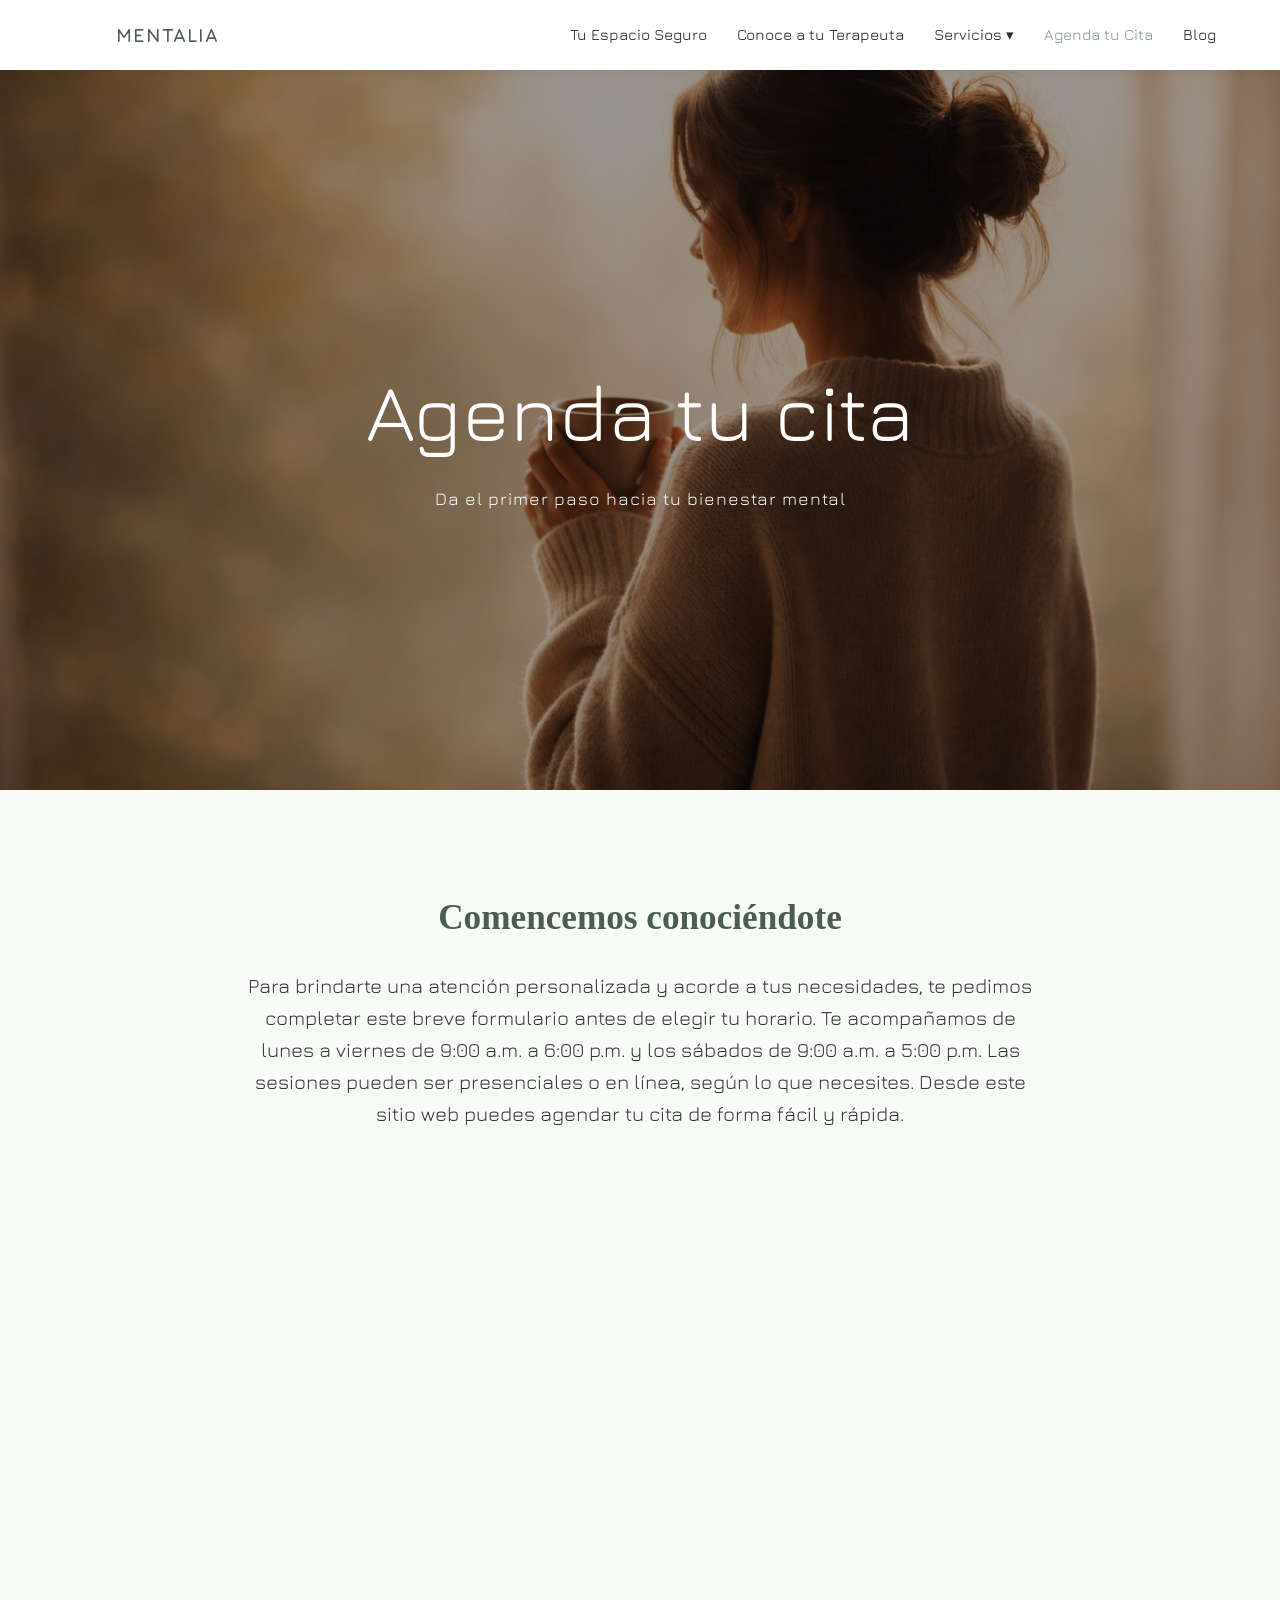
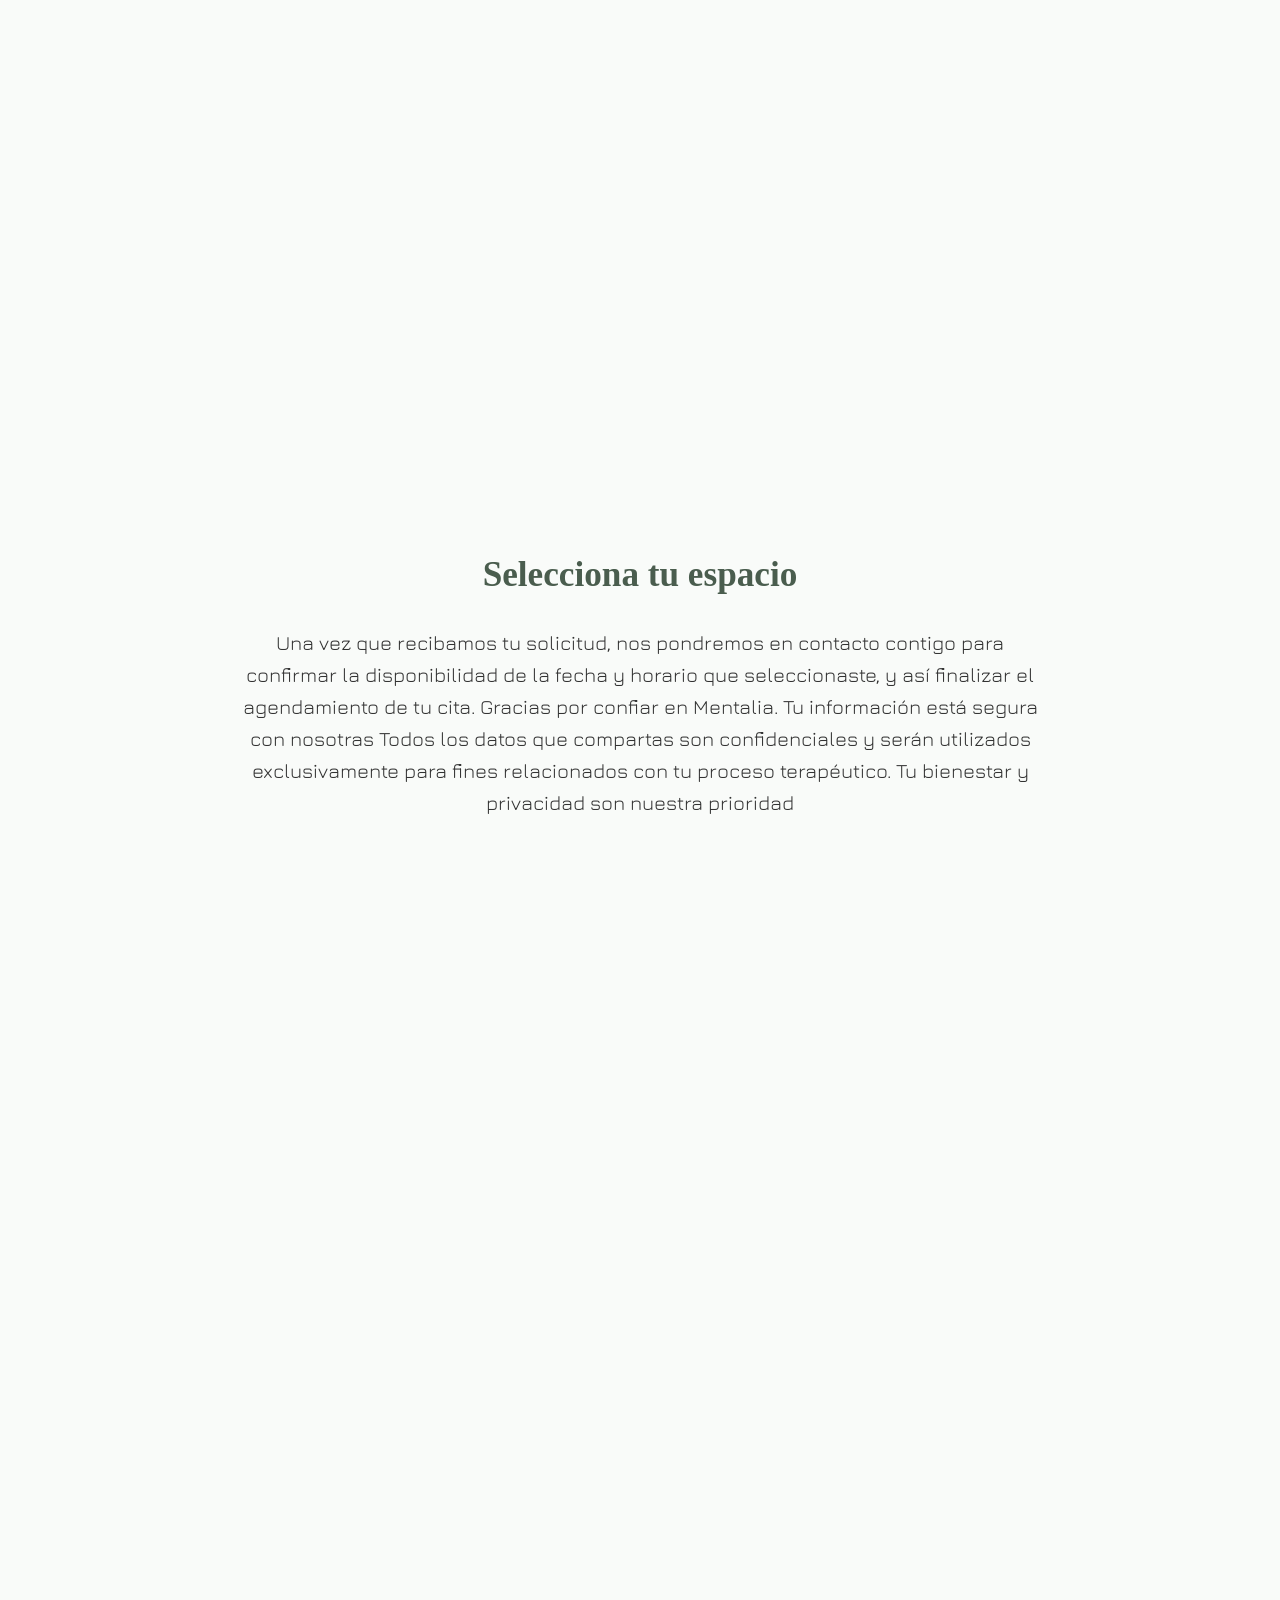
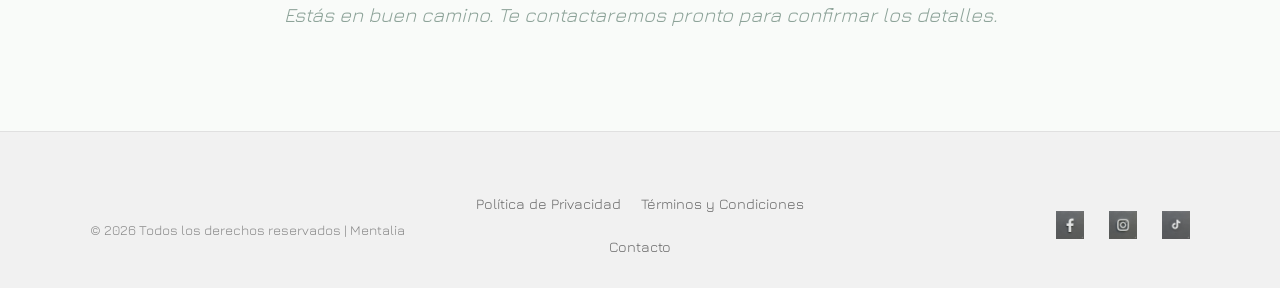
==== commit 94aa5a1e: "Descripción de tus cambios" ====
--- a/agenda.html
+++ b/agenda.html
@@ -24,8 +24,8 @@
             </button>
 
             <ul class="nav-menu" id="nav-menu">
-                <li><a href="index.html" class="nav-link">Inicio</a></li>
-                <li><a href="equipo.html" class="nav-link">Nuestro Equipo</a></li>
+                <li><a href="index.html" class="nav-link">Tu Espacio Seguro</a></li>
+                <li><a href="equipo.html" class="nav-link">Conoce a tu Terapeuta</a></li>
                 <li class="nav-item-dropdown">
                     <a href="servicios.html" class="nav-link">Servicios <span class="flecha">▾</span></a>
                     <ul class="submenu">
--- a/css/styles.css
+++ b/css/styles.css
@@ -233,12 +233,13 @@
     letter-spacing: 1px;
 }
 
-
 /* =========================================
    4. COMPONENTES DE DISEÑO (INDEX, EQUIPO, AGENDA & BLOG)
    ========================================= */
 
-/* --- 4.1. Bloques de Texto y Bienvenida --- */
+/* ================================
+   4.1 BLOQUES DE TEXTO Y SECCIONES BASE
+================================ */
 .welcome-section {
     text-align: center;
     padding: 60px 20px;
@@ -273,8 +274,11 @@
     font-style: italic;
     color: var(--accent-color);
 }
-
-/* --- 4.2. Secciones Divididas (Split) --- */
+/* ================================
+   4.2 SECCIONES SPLIT (LAYOUT)
+================================ */
+
+/* Contenedor base: En móvil siempre es una columna */
 .split-section {
     display: flex;
     flex-direction: column; 
@@ -294,7 +298,7 @@
     line-height: 1.7;
 }
 
-/* Tratamiento de imagen editorial unificado (Index y Equipo) */
+/* Tratamiento de imagen editorial unificado */
 .split-image img {
     width: 100%;
     aspect-ratio: 4 / 5; /* Formato retrato editorial */
@@ -302,13 +306,15 @@
     border-radius: 4px;
     box-shadow: var(--shadow);
     display: block;
-    filter: sepia(8%); /* Sutil calidez para humanizar perfiles */
-}
-
-/* --- 4.3. Tarjetas (Misión, Visión, Valores) --- */
+    filter: sepia(8%); /* Calidez para humanizar perfiles */
+}
+
+/* ================================
+   4.3 TARJETAS (GRID COMPONENTE)
+================================ */
 .cards-section {
     display: grid;
-    grid-template-columns: 1fr; 
+    grid-template-columns: 1fr;
     gap: 40px;
 }
 
@@ -317,13 +323,27 @@
     border-radius: 8px;
     overflow: hidden;
     box-shadow: var(--shadow);
+    max-width: 450px; 
+    margin: 0 auto;
+}
+
+.card-image-wrapper {
+    width: 100%;
+    height: 250px;
+    overflow: hidden;
+    position: relative;
 }
 
 .card-image-wrapper img {
     width: 100%;
-    height: 250px;
+    height: 100%;
     object-fit: cover;
     display: block;
+    /* Zoom del 20% para asegurar que las orillas se salgan del cuadro */
+    transform: scale(1.2);
+    /* Centramos el zoom para que recorte uniformemente los cuatro lados */
+    transform-origin: center;
+    filter: sepia(8%);
 }
 
 .card-text {
@@ -336,7 +356,9 @@
     font-size: 1.5rem;
 }
 
-/* --- 4.4. Botones y Call to Action (CTA) --- */
+/* ================================
+   4.4 BOTONES Y CTA
+================================ */
 .btn-primary {
     display: inline-block;
     padding: 14px 35px;
@@ -344,9 +366,9 @@
     color: var(--white);
     text-decoration: none;
     border-radius: 4px;
-    transition: var(--transition);
     font-weight: 500;
     min-height: 44px;
+    transition: var(--transition);
 }
 
 .btn-primary:hover {
@@ -360,47 +382,262 @@
     border-radius: 12px;
 }
 
-/* --- 4.5. Integraciones Externas (Agenda y Formularios) --- */
-.iframe-wrapper {
-    width: 100%;
-    max-width: 800px;
+
+/* ================================
+   4.5 COMPONENTES EMBEBIDOS (IFRAMES)
+================================ */
+.embed-container {
+    width: 100%;
+    max-width: 1000px;
     margin-left: auto;
     margin-right: auto;
     overflow: hidden;
     border-radius: 8px;
     background-color: var(--white);
-    box-shadow: 0 4px 15px rgba(0,0,0,0.05);
-}
-
-.iframe-wrapper iframe {
+    box-shadow: 0 4px 15px rgba(0, 0, 0, 0.05);
+}
+
+.embed-container iframe {
     width: 100%;
     display: block;
 }
 
-.calendly-container {
-    width: 100%;
-    max-width: 1000px;
-    margin-left: auto;
-    margin-right: auto;
-}
-
-/* --- 4.6. Configuración de Blog y Feeds --- */
+.embed-container--small {
+    max-width: 800px;
+}
+
+
+/* ================================
+   4.6 BLOG Y FEEDS
+================================ */
 .blog-feed-container {
     width: 100%;
     margin-bottom: 2rem;
 }
 
-.blog-feed-container .iframe-wrapper {
+.blog-feed-container iframe {
+    width: 100%;
     border: 1px solid #eee;
-    -webkit-overflow-scrolling: touch; /* Scroll fluido en dispositivos móviles */
-}
-
-/* Utilitarios de espaciado y alineación */
-.text-center { text-align: center; }
-.mb-4 { margin-bottom: 2rem; }
-.mb-5 { margin-bottom: 3rem; }
-.mt-4 { margin-top: 2rem; }
-.mt-5 { margin-top: 3rem; }
+    -webkit-overflow-scrolling: touch;
+    display: block;
+}
+
+
+/* ================================
+   4.7 UTILIDADES DE ESPACIADO
+================================ */
+.text-center {
+    text-align: center;
+}
+
+.mb-4 {
+    margin-bottom: 2rem;
+}
+
+.mb-5 {
+    margin-bottom: 3rem;
+}
+
+.mt-4 {
+    margin-top: 2rem;
+}
+
+.mt-5 {
+    margin-top: 3rem;
+}
+
+/* ================================
+   4.8 CARRUSEL (SERVICIOS INTEGRADOS)
+================================ */
+
+/* Contenedor principal adaptable */
+.carousel-container {
+    position: relative;
+    width: 100%;
+    height: 500px; /* Altura ideal para leer el texto en móvil */
+    overflow: hidden;
+    background-color: var(--white);
+}
+
+.carousel-track {
+    width: 100%;
+    height: 100%;
+    position: relative;
+}
+
+/* Enlace que envuelve toda la diapositiva */
+.carousel-link {
+    text-decoration: none;
+    display: block;
+    width: 100%;
+    height: 100%;
+    color: var(--white);
+}
+
+.carousel-slide {
+    position: absolute;
+    inset: 0;
+    opacity: 0;
+    transition: opacity 1.2s ease-in-out;
+    z-index: 1;
+}
+
+.carousel-slide.active {
+    opacity: 1;
+    z-index: 2;
+}
+
+/* Imagen con zoom para ocultar marcas de agua y dar profundidad */
+.carousel-slide img {
+    width: 100%;
+    height: 100%;
+    object-fit: cover;
+    filter: sepia(5%) brightness(0.85); /* Un poco más oscuro para que el texto resalte */
+    transform: scale(1.15);
+    transform-origin: center;
+    transition: transform 0.5s ease;
+}
+
+.carousel-link:hover img {
+    transform: scale(1.2); /* Efecto sutil al pasar el mouse */
+}
+
+/* Pie de foto editorial (Información de la tarjeta) */
+.carousel-caption {
+    position: absolute;
+    bottom: 0;
+    left: 0;
+    width: 100%;
+    padding: 60px 30px 40px;
+    /* Degradado de negro a transparente para legibilidad total */
+    background: linear-gradient(to top, rgba(0,0,0,0.85) 0%, rgba(0,0,0,0.4) 60%, transparent 100%);
+    text-align: center;
+    z-index: 4;
+}
+
+.carousel-caption h3 {
+    font-family: 'PT Serif', serif;
+    font-size: 1.8rem;
+    margin-bottom: 12px;
+    letter-spacing: 0.5px;
+}
+
+.carousel-caption p {
+    font-family: 'Jura', sans-serif;
+    font-size: 1rem;
+    max-width: 600px;
+    margin: 0 auto 15px;
+    line-height: 1.6;
+    opacity: 0.9;
+}
+
+.click-hint {
+    display: inline-block;
+    font-size: 0.75rem;
+    text-transform: uppercase;
+    letter-spacing: 2px;
+    border-bottom: 1px solid var(--white);
+    padding-bottom: 2px;
+}
+
+/* Botones de navegación minimalistas */
+.carousel-btn {
+    position: absolute;
+    top: 50%;
+    transform: translateY(-50%);
+    background: rgba(255, 255, 255, 0.15);
+    backdrop-filter: blur(4px);
+    color: var(--white);
+    border: none;
+    font-size: 1.2rem;
+    padding: 12px 16px;
+    cursor: pointer;
+    border-radius: 50%;
+    z-index: 10;
+    transition: all 0.3s ease;
+}
+
+.carousel-btn:hover {
+    background: var(--primary-color);
+}
+
+.carousel-btn.prev { left: 15px; }
+.carousel-btn.next { right: 15px; }
+
+/* Overlay de seguridad */
+.carousel-overlay {
+    position: absolute;
+    inset: 0;
+    z-index: 3;
+    pointer-events: none;
+}
+
+/* Ajuste para Desktop (Sección 6 integrada conceptualmente) */
+@media (min-width: 768px) {
+    .carousel-container {
+        height: 650px;
+    }
+    .carousel-caption h3 {
+        font-size: 2.5rem;
+    }
+    .carousel-caption p {
+        font-size: 1.2rem;
+    }
+}
+
+/* ================================
+   4.9 GALERÍA DÚO (TALLERES)
+================================ */
+
+.dual-gallery {
+    display: grid;
+    grid-template-columns: 1fr; /* Por defecto 1 columna (móvil) */
+    gap: 20px;
+    margin-bottom: 30px;
+}
+
+.gallery-item img {
+    width: 100%;
+    height: 300px; /* Altura fija para que coincidan */
+    object-fit: cover;
+    border-radius: 4px;
+    filter: sepia(15%) brightness(0.9); /* Estética Mentalia */
+    transition: transform 0.5s ease;
+}
+
+.gallery-item img:hover {
+    transform: scale(1.02);
+}
+
+.gallery-description {
+    max-width: 900px;
+    margin: 0 auto;
+}
+
+.gallery-description p {
+    font-family: 'Jura', sans-serif;
+    line-height: 1.8;
+    margin-bottom: 20px;
+    text-align: justify;
+    color: var(--text-color);
+}
+
+/* Versión Laptop / Tablet */
+@media (min-width: 768px) {
+    .dual-gallery {
+        grid-template-columns: 1fr 1fr; /* Dos imágenes en el mismo eje */
+    }
+    
+    .gallery-item img {
+        height: 400px; /* Más altura en pantallas grandes */
+    }
+}
+
+/* Utilidad para limitar el ancho del texto introductorio */
+.max-width-700 {
+    max-width: 700px;
+    margin: 0 auto;
+}
 
 /* =========================================
    5. FOOTER
@@ -475,35 +712,52 @@
     margin-top: 10px;
     line-height: 1.4;
 }
+
 /* =========================================
-   6. MEDIA QUERIES (DESKTOP & TABLET)
+   6. MEDIA QUERIES (RESPONSIVE DESIGN)
    ========================================= */
 
-/* Tabletas y Escritorio (768px en adelante) */
+/* ================================
+   BASE: MÓVIL (hasta 767px)
+================================ */
+@media (max-width: 767px) {
+    .blog-feed-container iframe {
+        height: 600px !important; 
+    }
+
+    .editorial-title {
+        font-size: 1.8rem; 
+    }
+}
+
+
+/* ================================
+   TABLET Y ESCRITORIO (768px+)
+================================ */
 @media (min-width: 768px) {
-    
-    /* 6.1. Navegación y Menú Desktop */
-    .hamburger { 
-        display: none; 
+
+    /* 6.1 Navegación */
+    .hamburger {
+        display: none;
     }
 
     .nav-menu {
         position: static;
+        display: flex;
         flex-direction: row;
         width: auto;
         height: auto;
+        gap: 30px;
         background-color: transparent;
         box-shadow: none;
-        gap: 30px;
         right: auto;
-        display: flex;
-    }
-
-    .nav-link { 
-        font-size: 0.95rem; 
-    }
-
-    /* 6.2. Submenú Dropdown Desktop */
+    }
+
+    .nav-link {
+        font-size: 0.95rem;
+    }
+
+    /* Dropdown */
     .nav-item-dropdown {
         position: relative;
     }
@@ -527,8 +781,8 @@
     }
 
     .submenu li a {
+        display: block;
         padding: 10px 20px;
-        display: block;
         font-size: 0.9rem;
         color: var(--text-color);
         transition: background 0.3s ease;
@@ -539,52 +793,71 @@
         color: var(--primary-color);
     }
 
-    /* 6.3. Hero, Contenido e Integraciones */
+    /* 6.2 Hero */
     .hero-parallax {
         height: 80vh;
-        background-attachment: fixed; /* Efecto Parallax activo en Desktop */
-    }
-
-    .hero-content h1 { 
-        font-size: 4rem; 
-    }
-
+        background-attachment: fixed;
+    }
+
+    .hero-content h1 {
+        font-size: 4rem;
+    }
+
+    /* 6.3 Layout general */
     .split-section {
+        display: flex;
         flex-direction: row;
-        text-align: left;
         gap: 60px;
         align-items: center;
-    }
-
-    .split-content, 
+        text-align: left;
+    }
+
+    .split-content,
     .split-image {
         flex: 1;
     }
 
-    /* Inversión de imagen/texto para diseño editorial */
     .split-reverse {
-        flex-direction: row-reverse;
-    }
-
-    /* Tarjetas en 2 columnas (Misión/Visión y Valores) */
+        flex-direction: row-reverse !important;
+    }
+
+    /* Cards (ADAPTABLE: Funciona para 2 o 3 tarjetas) */
     .cards-section {
-        grid-template-columns: 1fr 1fr;
+        display: grid;
+        /* auto-fit permite que las tarjetas se acomoden solas según el número que haya */
+        grid-template-columns: repeat(auto-fit, minmax(300px, 1fr)); 
         gap: 30px;
-    }
-
-    /* Ajuste de altura para el blog en desktop */
+        justify-content: center; 
+        max-width: 1100px; 
+        margin: 0 auto;          
+    }
+
+    /* Blog */
     .blog-feed-container iframe {
         height: 900px !important;
     }
 
-    /* Refuerzo para Agenda y Blog: Ancho controlado */
-    .iframe-wrapper, 
+    /* Contenedores centrados (Forms y Calendly) */
+    .iframe-wrapper,
     .calendly-container {
-        max-width: 700px;
-    }
-
-    /* 6.4. Footer Desktop (Distribución horizontal) */
+        max-width: 800px; 
+        margin: 0 auto;   
+        border-radius: 8px;
+        overflow: hidden; 
+    }
+
+    .calendly-inline-widget {
+        width: 100%;
+    }
+
+    /* Carrusel de Servicios */
+    .carousel-container {
+        height: 550px;
+    }
+
+    /* 6.4 Footer */
     .footer-container {
+        display: flex;
         flex-direction: row;
         justify-content: space-between;
         align-items: center;
@@ -592,30 +865,39 @@
     }
 
     .footer-info {
-        order: 1; 
         flex: 1;
+        order: 1;
     }
 
     .footer-nav {
-        order: 2; 
         flex: 1;
+        order: 2;
         justify-content: center;
     }
 
     .footer-social {
-        order: 3; 
         flex: 1;
+        order: 3;
         justify-content: flex-end;
     }
-}
-
-/* Monitores Grandes (1024px en adelante) */
+
+    /* Carrusel */
+    .carousel-container {
+        height: 550px;
+    }
+}
+
+
+/* ================================
+   DESKTOP GRANDE (1024px+)
+================================ */
 @media (min-width: 1024px) {
+
     .container {
         padding-top: 100px;
         padding-bottom: 100px;
     }
-    
+
     .hero-content h1 {
         font-size: 5rem;
     }
@@ -625,13 +907,95 @@
     }
 }
 
-/* Ajustes específicos para Móvil (Debajo de 768px) */
-@media (max-width: 767px) {
-    .blog-feed-container iframe {
-        height: 600px !important; 
-    }
-    
-    .editorial-title {
-        font-size: 1.8rem; 
+/* ================================
+   7. CONTACTO (ESTILOS ESPECÍFICOS)
+================================ */
+
+.contact-grid {
+    display: grid;
+    grid-template-columns: 1fr;
+    gap: 60px;
+    align-items: start;
+}
+
+.method-item {
+    display: flex;
+    align-items: center;
+    gap: 20px;
+    margin-bottom: 30px;
+}
+
+.contact-icon {
+    width: 45px;
+    height: 45px;
+    object-fit: contain;
+    filter: sepia(10%); /* Mantiene la estética Mentalia */
+}
+
+.method-item h4 {
+    font-family: 'PT Serif', serif;
+    color: var(--primary-color);
+    margin-bottom: 2px;
+    font-size: 1.1rem;
+}
+
+.method-item p, .method-item a {
+    color: var(--text-color);
+    text-decoration: none;
+    font-size: 1rem;
+    transition: var(--transition);
+}
+
+.method-item a:hover {
+    color: var(--primary-color);
+}
+
+/* Pastillas de Redes Sociales */
+.social-links-grid {
+    display: flex;
+    flex-wrap: wrap;
+    gap: 15px;
+}
+
+.social-pill {
+    display: flex;
+    align-items: center;
+    gap: 10px;
+    padding: 10px 20px;
+    background: var(--white);
+    border: 1px solid #eee;
+    border-radius: 50px;
+    text-decoration: none;
+    color: var(--text-color);
+    font-size: 0.9rem;
+    font-family: 'Jura', sans-serif;
+    transition: var(--transition);
+}
+
+.social-pill img {
+    width: 20px;
+    height: 20px;
+}
+
+.social-pill:hover {
+    background: var(--bg-light);
+    border-color: var(--primary-color);
+    transform: translateY(-2px);
+}
+
+/* Contenedor TikTok */
+.tiktok-container {
+    background: var(--white);
+    padding: 20px;
+    border-radius: 12px;
+    box-shadow: var(--shadow);
+    display: flex;
+    justify-content: center;
+}
+
+/* Responsive para Laptop */
+@media (min-width: 768px) {
+    .contact-grid {
+        grid-template-columns: 1fr 1fr;
     }
 }
